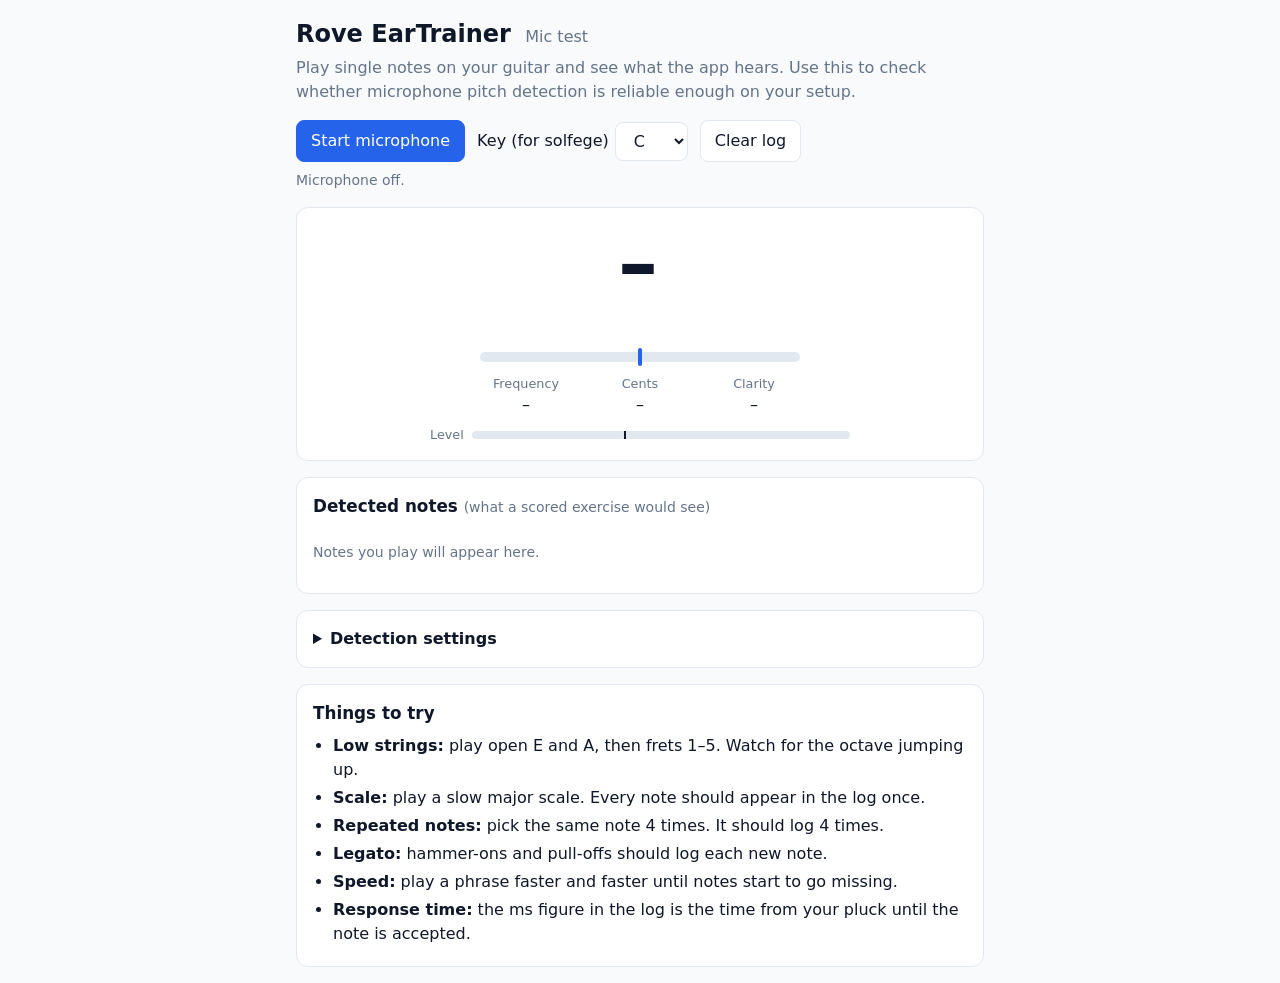
==== index.html @ 39b177e6 "Microphone pitch-detection test page YIN pitch detection, live note display and note segmentation, a" ====
<!doctype html>
<html lang="en">
  <head>
    <meta charset="utf-8" />
    <meta name="viewport" content="width=device-width, initial-scale=1" />
    <title>Rove EarTrainer – Mic Test</title>
    <meta name="theme-color" content="#0f172a" />
    <link rel="stylesheet" href="styles.css" />
  </head>
  <body>
    <main class="app">
      <header class="top">
        <h1>Rove EarTrainer <span class="sub">Mic test</span></h1>
        <p class="lead">
          Play single notes on your guitar and see what the app hears. Use this to check
          whether microphone pitch detection is reliable enough on your setup.
        </p>
      </header>

      <section class="controls">
        <button id="start" class="primary" type="button">Start microphone</button>
        <label>
          Key (for solfege)
          <select id="key"></select>
        </label>
        <button id="clear" type="button">Clear log</button>
      </section>

      <p id="status" class="status">Microphone off.</p>

      <section class="live" aria-live="off">
        <div class="note-big">
          <span id="note-name">–</span><span id="note-octave" class="octave"></span>
        </div>
        <div id="solfege" class="solfege">&nbsp;</div>
        <div class="cents" aria-hidden="true">
          <div class="cents-track"><div class="cents-center"></div><div id="cents-needle" class="cents-needle"></div></div>
        </div>
        <dl class="readout">
          <div><dt>Frequency</dt><dd id="freq">–</dd></div>
          <div><dt>Cents</dt><dd id="cents">–</dd></div>
          <div><dt>Clarity</dt><dd id="clarity">–</dd></div>
        </dl>
        <div class="level">
          <span>Level</span>
          <div class="level-track"><div id="level-bar" class="level-bar"></div><div id="level-min" class="level-min"></div></div>
        </div>
      </section>

      <section class="log-section">
        <h2>Detected notes <span class="hint">(what a scored exercise would see)</span></h2>
        <ol id="log" class="log"></ol>
        <p id="log-empty" class="hint">Notes you play will appear here.</p>
      </section>

      <details class="settings">
        <summary>Detection settings</summary>
        <label>
          Minimum clarity <output id="clarity-out"></output>
          <input id="clarity-min" type="range" min="0.5" max="0.98" step="0.01" value="0.85" />
        </label>
        <label>
          Minimum level <output id="level-out"></output>
          <input id="level-min-input" type="range" min="0.002" max="0.08" step="0.001" value="0.01" />
        </label>
        <label>
          Note must hold steady for <output id="stable-out"></output>
          <input id="stable-ms" type="range" min="20" max="200" step="5" value="60" />
        </label>
      </details>

      <section class="checklist">
        <h2>Things to try</h2>
        <ul>
          <li><strong>Low strings:</strong> play open E and A, then frets 1–5. Watch for the octave jumping up.</li>
          <li><strong>Scale:</strong> play a slow major scale. Every note should appear in the log once.</li>
          <li><strong>Repeated notes:</strong> pick the same note 4 times. It should log 4 times.</li>
          <li><strong>Legato:</strong> hammer-ons and pull-offs should log each new note.</li>
          <li><strong>Speed:</strong> play a phrase faster and faster until notes start to go missing.</li>
          <li><strong>Response time:</strong> the ms figure in the log is the time from your pluck until the note is accepted.</li>
        </ul>
      </section>
    </main>
    <script src="pitch.js"></script>
    <script src="app.js"></script>
  </body>
</html>
---- styles.css ----
:root {
  --bg: #f8fafc;
  --panel: #ffffff;
  --text: #0f172a;
  --muted: #64748b;
  --border: #e2e8f0;
  --accent: #2563eb;
  --accent-text: #ffffff;
  --good: #16a34a;
  --track: #e2e8f0;
  color-scheme: light dark;
}
@media (prefers-color-scheme: dark) {
  :root {
    --bg: #0f172a;
    --panel: #1e293b;
    --text: #f1f5f9;
    --muted: #94a3b8;
    --border: #334155;
    --accent: #3b82f6;
    --good: #22c55e;
    --track: #334155;
  }
}

* { box-sizing: border-box; }
body {
  margin: 0;
  background: var(--bg);
  color: var(--text);
  font: 16px/1.5 system-ui, -apple-system, "Segoe UI", sans-serif;
}
.app { max-width: 720px; margin: 0 auto; padding: 16px; }

h1 { font-size: 1.5rem; margin: 0 0 4px; }
h1 .sub { color: var(--muted); font-weight: 400; font-size: 1rem; margin-left: 6px; }
h2 { font-size: 1.05rem; margin: 0 0 8px; }
.lead, .hint, .status { color: var(--muted); }
.lead { margin: 0 0 16px; }
.hint { font-size: 0.875rem; font-weight: 400; }

.controls { display: flex; flex-wrap: wrap; gap: 12px; align-items: center; }
.controls label { display: flex; gap: 6px; align-items: center; }
button, select {
  font: inherit;
  padding: 8px 14px;
  border-radius: 8px;
  border: 1px solid var(--border);
  background: var(--panel);
  color: var(--text);
  cursor: pointer;
}
button.primary { background: var(--accent); color: var(--accent-text); border-color: var(--accent); }

section, details {
  background: var(--panel);
  border: 1px solid var(--border);
  border-radius: 12px;
  padding: 16px;
  margin-top: 16px;
}
.controls { background: none; border: none; padding: 0; }
.status { margin: 8px 0 0; font-size: 0.875rem; }

.live { text-align: center; }
.note-big { font-size: 5rem; font-weight: 700; line-height: 1; font-variant-numeric: tabular-nums; }
.note-big .octave { font-size: 2rem; color: var(--muted); margin-left: 4px; }
.note-big.unclear { opacity: 0.35; }
.solfege { font-size: 1.5rem; color: var(--accent); min-height: 2rem; }

.cents { margin: 12px auto; max-width: 320px; }
.cents-track { position: relative; height: 10px; background: var(--track); border-radius: 5px; }
.cents-center { position: absolute; left: 50%; top: -3px; width: 2px; height: 16px; background: var(--muted); }
.cents-needle {
  position: absolute; left: 50%; top: -4px; width: 4px; height: 18px; margin-left: -2px;
  background: var(--accent); border-radius: 2px; transition: left 60ms linear;
}

.readout { display: flex; justify-content: center; gap: 24px; margin: 8px 0; flex-wrap: wrap; }
.readout div { min-width: 90px; }
.readout dt { color: var(--muted); font-size: 0.8rem; }
.readout dd { margin: 0; font-variant-numeric: tabular-nums; }

.level { display: flex; align-items: center; gap: 8px; max-width: 420px; margin: 8px auto 0; font-size: 0.8rem; color: var(--muted); }
.level-track { position: relative; flex: 1; height: 8px; background: var(--track); border-radius: 4px; overflow: hidden; }
.level-bar { height: 100%; width: 0; background: var(--good); }
.level-min { position: absolute; top: 0; width: 2px; height: 100%; background: var(--text); }

.log {
  list-style: none; margin: 0; padding: 0;
  display: flex; flex-wrap: wrap; gap: 8px;
}
.log li {
  display: flex; flex-direction: column; align-items: center;
  min-width: 64px; padding: 6px 8px;
  border: 1px solid var(--border); border-radius: 8px;
}
.log li:first-child { border-color: var(--accent); }
.log-note { font-size: 1.25rem; font-weight: 600; }
.log-note sub { font-size: 0.7rem; color: var(--muted); }
.log-sol { color: var(--accent); font-size: 0.9rem; }
.log-ms { color: var(--muted); font-size: 0.75rem; }

.settings summary { cursor: pointer; font-weight: 600; }
.settings label { display: block; margin-top: 12px; }
.settings input[type="range"] { width: 100%; }
.settings output { color: var(--muted); margin-left: 4px; }

.checklist ul { margin: 0; padding-left: 20px; }
.checklist li { margin-bottom: 4px; }
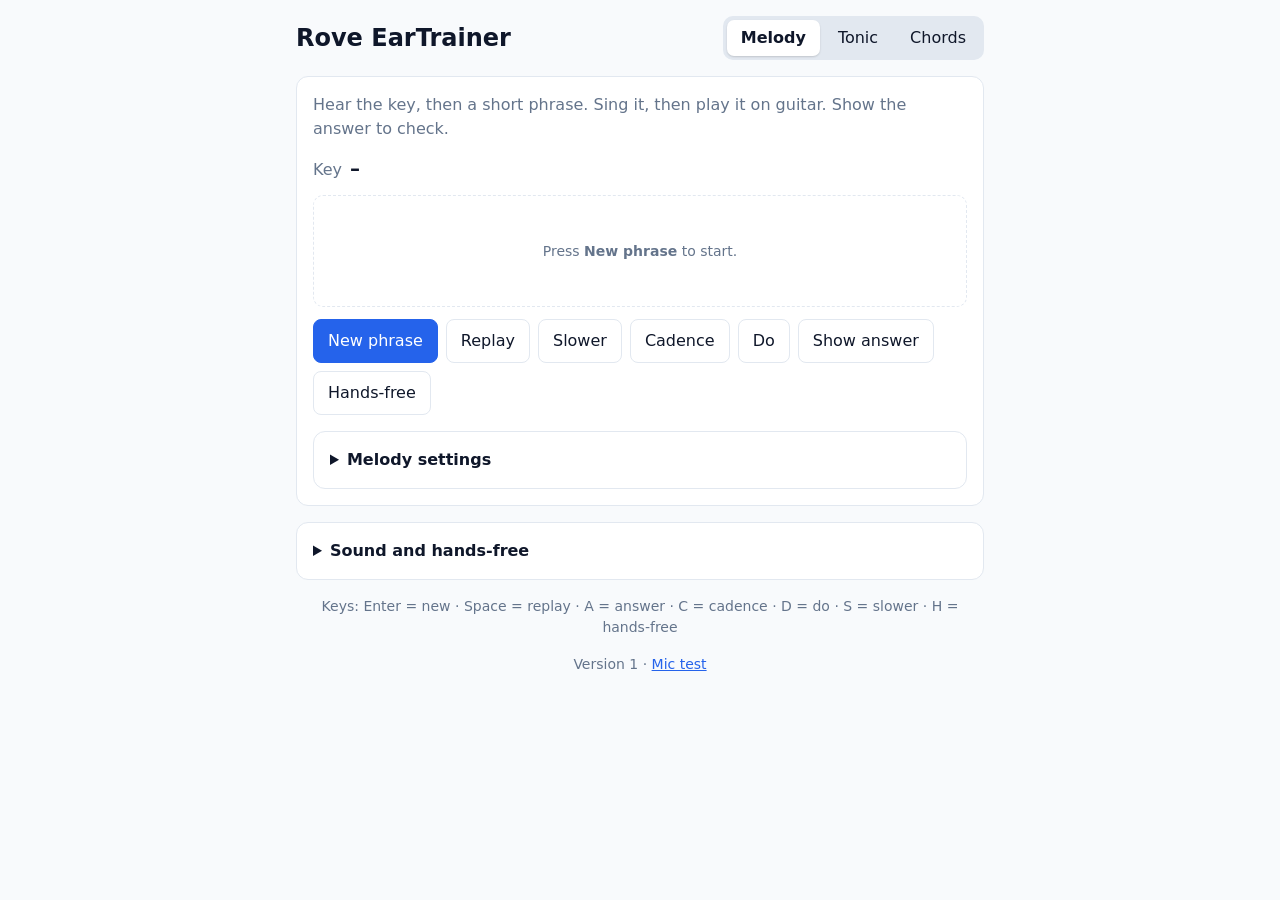
==== commit 42751613: "Build the trainer: melody, tonic and chord modes Unscored: the app plays, you check yourself with Sh" ====
--- a/index.html
+++ b/index.html
@@ -3,85 +3,194 @@
   <head>
     <meta charset="utf-8" />
     <meta name="viewport" content="width=device-width, initial-scale=1" />
-    <title>Rove EarTrainer – Mic Test</title>
+    <title>Rove EarTrainer</title>
+    <meta name="description" content="Hear a melody, play it back on guitar. Movable-do ear training." />
     <meta name="theme-color" content="#0f172a" />
+    <link rel="icon" type="image/svg+xml" href="favicon.svg" />
+    <link rel="apple-touch-icon" href="icons/icon-192.png" />
+    <link rel="manifest" href="manifest.webmanifest" />
     <link rel="stylesheet" href="styles.css" />
   </head>
   <body>
     <main class="app">
       <header class="top">
-        <h1>Rove EarTrainer <span class="sub">Mic test</span></h1>
-        <p class="lead">
-          Play single notes on your guitar and see what the app hears. Use this to check
-          whether microphone pitch detection is reliable enough on your setup.
-        </p>
+        <h1>Rove EarTrainer</h1>
+        <nav class="tabs" role="tablist">
+          <button type="button" role="tab" data-mode="melody">Melody</button>
+          <button type="button" role="tab" data-mode="tonic">Tonic</button>
+          <button type="button" role="tab" data-mode="chords">Chords</button>
+        </nav>
       </header>
 
-      <section class="controls">
-        <button id="start" class="primary" type="button">Start microphone</button>
-        <label>
-          Key (for solfege)
-          <select id="key"></select>
-        </label>
-        <button id="clear" type="button">Clear log</button>
+      <!-- ===== Melody ===== -->
+      <section class="panel" data-panel="melody">
+        <p class="lead">Hear the key, then a short phrase. Sing it, then play it on guitar. Show the answer to check.</p>
+        <div class="keyline"><span>Key</span> <strong id="m-key">–</strong> <span id="m-key-note" class="hint"></span></div>
+
+        <div class="answer" id="m-answer" aria-live="polite">
+          <p class="hint">Press <strong>New phrase</strong> to start.</p>
+        </div>
+
+        <div class="actions">
+          <button type="button" class="primary" id="m-next" title="Enter or N">New phrase</button>
+          <button type="button" id="m-replay" title="Space">Replay</button>
+          <button type="button" id="m-slow" title="S">Slower</button>
+          <button type="button" id="m-cadence" title="C">Cadence</button>
+          <button type="button" id="m-do" title="D">Do</button>
+          <button type="button" id="m-show" title="A">Show answer</button>
+        </div>
+        <div class="actions">
+          <button type="button" class="handsfree" data-hf="melody" title="H">Hands-free</button>
+          <span class="hint hf-status"></span>
+        </div>
+
+        <details class="settings">
+          <summary>Melody settings</summary>
+          <div class="grid">
+            <label>Level <select id="m-level"></select></label>
+            <label>Key <select id="m-keymode"></select></label>
+            <label>New key every
+              <select id="m-every">
+                <option value="1">phrase</option>
+                <option value="4">4 phrases</option>
+                <option value="8">8 phrases</option>
+                <option value="0">never</option>
+              </select>
+            </label>
+            <label>Cadence
+              <select id="m-cadmode">
+                <option value="always">before every phrase</option>
+                <option value="keychange">only when the key changes</option>
+              </select>
+            </label>
+            <label>Tempo <output id="m-tempo-out"></output>
+              <input type="range" id="m-tempo" min="50" max="160" step="5" />
+            </label>
+            <label class="check"><input type="checkbox" id="m-letters" /> Show letter names in the answer</label>
+          </div>
+        </details>
       </section>
 
-      <p id="status" class="status">Microphone off.</p>
-
-      <section class="live" aria-live="off">
-        <div class="note-big">
-          <span id="note-name">–</span><span id="note-octave" class="octave"></span>
+      <!-- ===== Tonic ===== -->
+      <section class="panel" data-panel="tonic" hidden>
+        <p class="lead">A short song in a random key. Find do as fast as you can: hum it, then play it. Then show it to check.</p>
+        <div class="timer" id="t-timer">0.0<span>s</span></div>
+        <div class="answer" id="t-answer" aria-live="polite">
+          <p class="hint">Press <strong>New song</strong> to start.</p>
         </div>
-        <div id="solfege" class="solfege">&nbsp;</div>
-        <div class="cents" aria-hidden="true">
-          <div class="cents-track"><div class="cents-center"></div><div id="cents-needle" class="cents-needle"></div></div>
+        <div class="actions">
+          <button type="button" class="primary" id="t-next" title="Enter or N">New song</button>
+          <button type="button" id="t-replay" title="Space">Replay</button>
+          <button type="button" id="t-show" title="A">Show do</button>
         </div>
-        <dl class="readout">
-          <div><dt>Frequency</dt><dd id="freq">–</dd></div>
-          <div><dt>Cents</dt><dd id="cents">–</dd></div>
-          <div><dt>Clarity</dt><dd id="clarity">–</dd></div>
-        </dl>
-        <div class="level">
-          <span>Level</span>
-          <div class="level-track"><div id="level-bar" class="level-bar"></div><div id="level-min" class="level-min"></div></div>
+        <div class="actions">
+          <button type="button" class="handsfree" data-hf="tonic" title="H">Hands-free</button>
+          <span class="hint hf-status"></span>
         </div>
+        <details class="settings">
+          <summary>Tonic settings</summary>
+          <div class="grid">
+            <label class="check"><input type="checkbox" id="t-tune" /> Play a tune over the chords</label>
+            <label>Tempo <output id="t-tempo-out"></output>
+              <input type="range" id="t-tempo" min="60" max="160" step="5" />
+            </label>
+          </div>
+        </details>
       </section>
 
-      <section class="log-section">
-        <h2>Detected notes <span class="hint">(what a scored exercise would see)</span></h2>
-        <ol id="log" class="log"></ol>
-        <p id="log-empty" class="hint">Notes you play will appear here.</p>
+      <!-- ===== Chords ===== -->
+      <section class="panel" data-panel="chords" hidden>
+        <p class="lead">A cadence sets the key, then chords. Name them by function (I, IV, V…), or find the bass note on guitar.</p>
+        <div class="keyline"><span>Key</span> <strong id="c-key">–</strong></div>
+        <div class="answer" id="c-answer" aria-live="polite">
+          <p class="hint">Press <strong>New chords</strong> to start.</p>
+        </div>
+        <div class="actions">
+          <button type="button" class="primary" id="c-next" title="Enter or N">New chords</button>
+          <button type="button" id="c-replay" title="Space">Replay</button>
+          <button type="button" id="c-cadence" title="C">Cadence</button>
+          <button type="button" id="c-show" title="A">Show answer</button>
+        </div>
+        <div class="actions">
+          <button type="button" class="handsfree" data-hf="chords" title="H">Hands-free</button>
+          <span class="hint hf-status"></span>
+        </div>
+        <details class="settings">
+          <summary>Chord settings</summary>
+          <div class="grid">
+            <label>Level <select id="c-level"></select></label>
+            <label>Chords per question
+              <select id="c-count">
+                <option value="1">1</option>
+                <option value="2">2</option>
+                <option value="4">4</option>
+              </select>
+            </label>
+          </div>
+        </details>
       </section>
 
-      <details class="settings">
-        <summary>Detection settings</summary>
-        <label>
-          Minimum clarity <output id="clarity-out"></output>
-          <input id="clarity-min" type="range" min="0.5" max="0.98" step="0.01" value="0.85" />
-        </label>
-        <label>
-          Minimum level <output id="level-out"></output>
-          <input id="level-min-input" type="range" min="0.002" max="0.08" step="0.001" value="0.01" />
-        </label>
-        <label>
-          Note must hold steady for <output id="stable-out"></output>
-          <input id="stable-ms" type="range" min="20" max="200" step="5" value="60" />
-        </label>
+      <details class="settings shared">
+        <summary>Sound and hands-free</summary>
+        <div class="grid">
+          <label>Volume <output id="vol-out"></output>
+            <input type="range" id="vol" min="0.1" max="1.5" step="0.05" />
+          </label>
+          <label>Hands-free: time to play it back <output id="hf-pause-out"></output>
+            <input type="range" id="hf-pause" min="2" max="20" step="1" />
+          </label>
+          <label>Hands-free: plays before the answer
+            <select id="hf-plays">
+              <option value="1">1</option>
+              <option value="2">2</option>
+              <option value="3">3</option>
+            </select>
+          </label>
+        </div>
+        <p class="hint">Hands-free runs on its own so both hands stay on the guitar: it plays, waits, plays again, shows the answer, then moves on. Any button stops it.</p>
       </details>
 
-      <section class="checklist">
-        <h2>Things to try</h2>
-        <ul>
-          <li><strong>Low strings:</strong> play open E and A, then frets 1–5. Watch for the octave jumping up.</li>
-          <li><strong>Scale:</strong> play a slow major scale. Every note should appear in the log once.</li>
-          <li><strong>Repeated notes:</strong> pick the same note 4 times. It should log 4 times.</li>
-          <li><strong>Legato:</strong> hammer-ons and pull-offs should log each new note.</li>
-          <li><strong>Speed:</strong> play a phrase faster and faster until notes start to go missing.</li>
-          <li><strong>Response time:</strong> the ms figure in the log is the time from your pluck until the note is accepted.</li>
-        </ul>
-      </section>
+      <p class="keys hint">Keys: Enter = new · Space = replay · A = answer · C = cadence · D = do · S = slower · H = hands-free</p>
+
+      <footer class="foot">
+        Version <span id="app-version"></span> · <a href="mic.html">Mic test</a>
+      </footer>
     </main>
-    <script src="pitch.js"></script>
+
+    <script src="version.js"></script>
+    <script src="music.js"></script>
+    <script src="synth.js"></script>
     <script src="app.js"></script>
+    <script>
+      if ("serviceWorker" in navigator) {
+        // Reload once when a new service worker takes over, so an updated
+        // version shows up without a second manual refresh. Skipped on the
+        // very first install, when there was no previous worker.
+        const hadController = !!navigator.serviceWorker.controller;
+        let reloading = false;
+        navigator.serviceWorker.addEventListener("controllerchange", () => {
+          if (!hadController || reloading) return;
+          reloading = true;
+          window.location.reload();
+        });
+
+        window.addEventListener("load", () => {
+          // updateViaCache "none": always fetch sw.js and version.js from the
+          // server when checking for updates, never from the HTTP cache.
+          navigator.serviceWorker
+            .register("sw.js", { updateViaCache: "none" })
+            .then((registration) => {
+              // An installed app can sit in the background for days without
+              // reloading, so check for an update each time it comes back.
+              document.addEventListener("visibilitychange", () => {
+                if (document.visibilityState === "visible") {
+                  registration.update().catch(() => {});
+                }
+              });
+            })
+            .catch(() => {});
+        });
+      }
+    </script>
   </body>
 </html>
--- a/styles.css
+++ b/styles.css
@@ -108,3 +108,65 @@
 
 .checklist ul { margin: 0; padding-left: 20px; }
 .checklist li { margin-bottom: 4px; }
+
+/* ---------- Trainer page ---------- */
+[hidden] { display: none !important; }
+a { color: var(--accent); }
+.back { margin: 0 0 8px; font-size: 0.9rem; }
+
+.top { display: flex; flex-wrap: wrap; align-items: center; justify-content: space-between; gap: 12px; }
+.top h1 { margin: 0; }
+.tabs { display: flex; gap: 4px; background: var(--track); padding: 4px; border-radius: 10px; }
+.tabs button { border: none; background: none; padding: 6px 14px; border-radius: 7px; }
+.tabs button.active { background: var(--panel); font-weight: 600; box-shadow: 0 1px 2px rgb(0 0 0 / 0.15); }
+
+.panel .lead { margin: 0 0 12px; }
+.keyline { display: flex; gap: 8px; align-items: baseline; flex-wrap: wrap; }
+.keyline > span:first-child { color: var(--muted); }
+.keyline strong { font-size: 1.25rem; }
+
+.answer {
+  min-height: 112px;
+  margin: 12px 0;
+  padding: 12px;
+  border: 1px dashed var(--border);
+  border-radius: 10px;
+  display: flex; flex-direction: column; align-items: center; justify-content: center; gap: 6px;
+  text-align: center;
+}
+.answer p { margin: 0; }
+.chips { display: flex; flex-wrap: wrap; gap: 8px; justify-content: center; }
+.chip {
+  display: inline-flex; flex-direction: column; align-items: center; justify-content: center;
+  min-width: 64px; min-height: 64px; padding: 6px 10px;
+  border: 1px solid var(--border); border-radius: 10px;
+  background: var(--panel); color: var(--text);
+  font: inherit;
+  transition: background 80ms, border-color 80ms;
+}
+.chip.hidden-note { color: var(--muted); font-size: 1.5rem; }
+.chip .syl { font-size: 1.6rem; font-weight: 600; line-height: 1.1; }
+.chip .syl.chromatic { color: var(--accent); }
+.chip .oct { font-size: 0.85rem; color: var(--muted); margin-left: 1px; }
+.chip .letter { font-size: 0.85rem; color: var(--muted); }
+.chip.playing { border-color: var(--accent); background: color-mix(in srgb, var(--accent) 18%, var(--panel)); }
+
+.actions { display: flex; flex-wrap: wrap; gap: 8px; align-items: center; margin-top: 8px; }
+.actions button { min-height: 44px; }
+.handsfree.on { background: var(--good); border-color: var(--good); color: #fff; }
+.hf-status { font-weight: 600; }
+
+.timer { font-size: 3rem; font-weight: 700; text-align: center; font-variant-numeric: tabular-nums; line-height: 1.1; }
+.timer span { font-size: 1.25rem; color: var(--muted); margin-left: 2px; }
+.timer.stopped { color: var(--accent); }
+.big-answer { font-size: 1.75rem; }
+
+.settings .grid { display: grid; grid-template-columns: repeat(auto-fit, minmax(240px, 1fr)); gap: 4px 16px; }
+.settings .grid label { margin-top: 12px; }
+.settings select { display: block; width: 100%; margin-top: 4px; }
+.settings label.check { display: flex; gap: 8px; align-items: center; }
+.settings.shared .hint { margin: 12px 0 0; }
+
+.keys { margin: 16px 0 0; text-align: center; }
+.foot { margin: 16px 0 8px; text-align: center; color: var(--muted); font-size: 0.875rem; }
+@media (hover: none) { .keys { display: none; } }
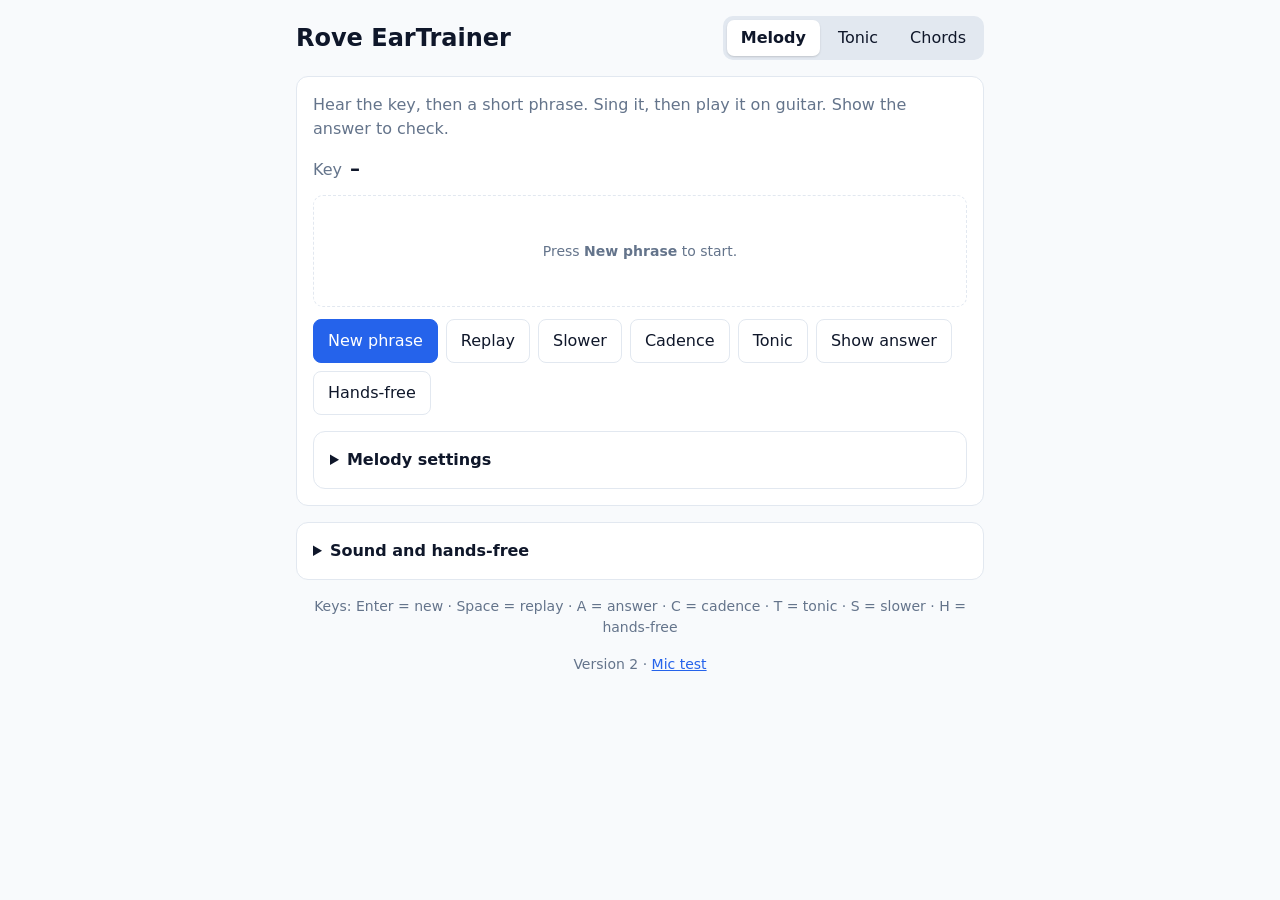
==== commit 50565b83: "Add la-based minor keys to all three modes Each tab has a major / minor / mixed setting. Minor uses " ====
--- a/index.html
+++ b/index.html
@@ -36,7 +36,7 @@
           <button type="button" id="m-replay" title="Space">Replay</button>
           <button type="button" id="m-slow" title="S">Slower</button>
           <button type="button" id="m-cadence" title="C">Cadence</button>
-          <button type="button" id="m-do" title="D">Do</button>
+          <button type="button" id="m-tonic" title="T">Tonic</button>
           <button type="button" id="m-show" title="A">Show answer</button>
         </div>
         <div class="actions">
@@ -47,8 +47,15 @@
         <details class="settings">
           <summary>Melody settings</summary>
           <div class="grid">
+            <label>Major / minor
+              <select id="m-scale">
+                <option value="major">major</option>
+                <option value="minor">minor (la-based)</option>
+                <option value="mixed">mix of both</option>
+              </select>
+            </label>
             <label>Level <select id="m-level"></select></label>
-            <label>Key <select id="m-keymode"></select></label>
+            <label>Key (tonic) <select id="m-keymode"></select></label>
             <label>New key every
               <select id="m-every">
                 <option value="1">phrase</option>
@@ -73,7 +80,7 @@
 
       <!-- ===== Tonic ===== -->
       <section class="panel" data-panel="tonic" hidden>
-        <p class="lead">A short song in a random key. Find do as fast as you can: hum it, then play it. Then show it to check.</p>
+        <p class="lead">A short song in a random key. Find the home note (do, or la in minor) as fast as you can: hum it, then play it. Then show it to check.</p>
         <div class="timer" id="t-timer">0.0<span>s</span></div>
         <div class="answer" id="t-answer" aria-live="polite">
           <p class="hint">Press <strong>New song</strong> to start.</p>
@@ -81,7 +88,7 @@
         <div class="actions">
           <button type="button" class="primary" id="t-next" title="Enter or N">New song</button>
           <button type="button" id="t-replay" title="Space">Replay</button>
-          <button type="button" id="t-show" title="A">Show do</button>
+          <button type="button" id="t-show" title="A">Show tonic</button>
         </div>
         <div class="actions">
           <button type="button" class="handsfree" data-hf="tonic" title="H">Hands-free</button>
@@ -90,6 +97,13 @@
         <details class="settings">
           <summary>Tonic settings</summary>
           <div class="grid">
+            <label>Major / minor
+              <select id="t-scale">
+                <option value="major">major</option>
+                <option value="minor">minor (la-based)</option>
+                <option value="mixed">mix of both</option>
+              </select>
+            </label>
             <label class="check"><input type="checkbox" id="t-tune" /> Play a tune over the chords</label>
             <label>Tempo <output id="t-tempo-out"></output>
               <input type="range" id="t-tempo" min="60" max="160" step="5" />
@@ -118,6 +132,13 @@
         <details class="settings">
           <summary>Chord settings</summary>
           <div class="grid">
+            <label>Major / minor
+              <select id="c-scale">
+                <option value="major">major</option>
+                <option value="minor">minor (la-based)</option>
+                <option value="mixed">mix of both</option>
+              </select>
+            </label>
             <label>Level <select id="c-level"></select></label>
             <label>Chords per question
               <select id="c-count">
@@ -150,7 +171,7 @@
         <p class="hint">Hands-free runs on its own so both hands stay on the guitar: it plays, waits, plays again, shows the answer, then moves on. Any button stops it.</p>
       </details>
 
-      <p class="keys hint">Keys: Enter = new · Space = replay · A = answer · C = cadence · D = do · S = slower · H = hands-free</p>
+      <p class="keys hint">Keys: Enter = new · Space = replay · A = answer · C = cadence · T = tonic · S = slower · H = hands-free</p>
 
       <footer class="foot">
         Version <span id="app-version"></span> · <a href="mic.html">Mic test</a>
